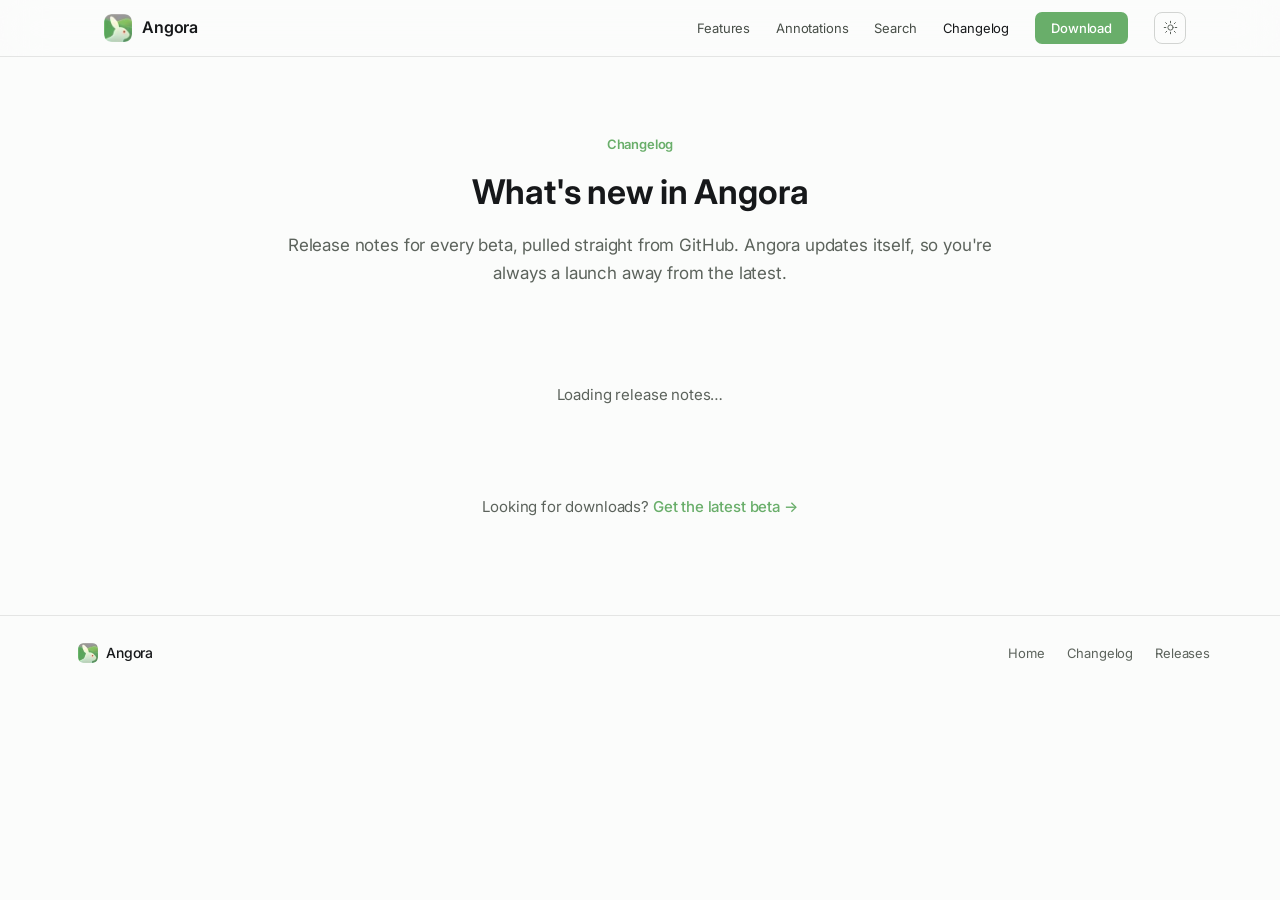
==== changelog.html @ d0b07aad "feat: add changelog page, update documentation with new annotation features, and refine hero section" ====
<!DOCTYPE html>
<html lang="en" data-theme="dark">

<head>
  <meta charset="UTF-8">
  <meta name="viewport" content="width=device-width, initial-scale=1.0">
  <title>Changelog — Angora</title>
  <meta name="description"
    content="What's new in Angora. Release notes for every Angora beta, pulled from GitHub Releases.">
  <link rel="icon" type="image/png" href="assets/icons/app-icon-64.png">
  <link rel="preload" href="assets/fonts/AlteHaasGroteskBold.woff2" as="font" type="font/woff2" crossorigin>
  <link rel="preconnect" href="https://fonts.googleapis.com">
  <link rel="preconnect" href="https://fonts.gstatic.com" crossorigin>
  <link rel="stylesheet" href="https://fonts.googleapis.com/css2?family=Inter:wght@400;500;600&display=swap">
  <link rel="stylesheet" href="style.css?v=8">

  <meta property="og:type" content="website">
  <meta property="og:title" content="Angora — Changelog">
  <meta property="og:description" content="What's new in Angora. Release notes for every beta.">
  <meta property="og:url" content="https://j-nivekk.github.io/Angora-Beta/changelog.html">
  <meta property="og:image" content="https://j-nivekk.github.io/Angora-Beta/assets/og-card.png">
  <meta name="twitter:card" content="summary_large_image">
  <meta name="twitter:image" content="https://j-nivekk.github.io/Angora-Beta/assets/og-card.png">

  <script>
    // Set theme before paint to avoid flash of incorrect theme.
    (function () {
      try {
        var stored = localStorage.getItem('angora-theme');
        var theme = stored || (window.matchMedia('(prefers-color-scheme: light)').matches ? 'light' : 'dark');
        document.documentElement.setAttribute('data-theme', theme);
      } catch (e) { }
    })();
  </script>
</head>

<body>

  <!-- Navigation -->
  <nav class="nav" id="nav">
    <div class="nav-inner">
      <a href="index.html#hero" class="nav-brand">
        <picture class="nav-icon-wrap">
          <source type="image/webp"
            srcset="assets/icons/app-icon-32.webp 32w, assets/icons/app-icon-64.webp 64w, assets/icons/app-icon-128.webp 128w"
            sizes="28px">
          <img src="assets/icons/app-icon-64.png"
            srcset="assets/icons/app-icon-32.png 32w, assets/icons/app-icon-64.png 64w, assets/icons/app-icon-128.png 128w"
            sizes="28px" alt="Angora" class="nav-icon" width="28" height="28" decoding="async">
        </picture>
        <span>Angora</span>
      </a>
      <div class="nav-links">
        <a href="index.html#features">Features</a>
        <a href="index.html#annotations">Annotations</a>
        <a href="index.html#search">Search</a>
        <a href="changelog.html" aria-current="page">Changelog</a>
        <a href="index.html#download" class="nav-cta">Download</a>
        <button class="theme-toggle" id="theme-toggle" aria-label="Toggle colour theme">
          <svg class="icon-moon" viewBox="0 0 24 24" fill="none" stroke="currentColor" stroke-width="1.6"
            stroke-linecap="round" stroke-linejoin="round">
            <path d="M21 12.8A9 9 0 1 1 11.2 3a7 7 0 0 0 9.8 9.8z" />
          </svg>
          <svg class="icon-sun" viewBox="0 0 24 24" fill="none" stroke="currentColor" stroke-width="1.6"
            stroke-linecap="round" stroke-linejoin="round">
            <circle cx="12" cy="12" r="4.2" />
            <path
              d="M12 2v2.5M12 19.5V22M4.2 4.2l1.8 1.8M18 18l1.8 1.8M2 12h2.5M19.5 12H22M4.2 19.8 6 18M18 6l1.8-1.8" />
          </svg>
        </button>
      </div>
    </div>
  </nav>

  <!-- Changelog -->
  <main class="section changelog-section">
    <div class="section-header">
      <span class="eyebrow">Changelog</span>
      <h1>What's new in Angora</h1>
      <p>Release notes for every beta, pulled straight from GitHub. Angora updates itself, so you're always a launch
        away from the latest.</p>
    </div>

    <div class="changelog-list" id="changelog-list">
      <p class="changelog-status" id="changelog-status">Loading release notes…</p>
    </div>

    <p class="changelog-foot">
      Looking for downloads? <a href="index.html#download">Get the latest beta →</a>
    </p>
  </main>

  <!-- Footer -->
  <footer class="footer">
    <div class="footer-inner">
      <div class="footer-brand">
        <picture class="footer-icon-wrap">
          <source type="image/webp"
            srcset="assets/icons/app-icon-32.webp 32w, assets/icons/app-icon-64.webp 64w, assets/icons/app-icon-128.webp 128w"
            sizes="20px">
          <img src="assets/icons/app-icon-32.png"
            srcset="assets/icons/app-icon-32.png 32w, assets/icons/app-icon-64.png 64w, assets/icons/app-icon-128.png 128w"
            sizes="20px" alt="Angora" class="footer-icon" width="20" height="20" loading="lazy" decoding="async">
        </picture>
        <span>Angora</span>
      </div>
      <div class="footer-links">
        <a href="index.html">Home</a>
        <a href="changelog.html">Changelog</a>
        <a href="https://github.com/j-nivekk/Angora-Beta/releases" target="_blank" rel="noopener">Releases</a>
      </div>
    </div>
  </footer>

  <script src="script.js?v=5"></script>
</body>

</html>
---- style.css ----
/* ===========================
   Angora Landing Page
   Ultra minimalist. No all-caps. No letter-spacing.
   Solids over gradients.
   Palette: #69AE6A (green), #DE2A12 (red), #C1CFBC (grey-green), greyscales.
   Light + dark theming via [data-theme].
   The mocked app window is always a light macOS 26 window.
   =========================== */

@font-face {
  font-family: 'Alte Haas Grotesk';
  src: url('assets/fonts/AlteHaasGroteskBold.woff2') format('woff2');
  font-weight: 700;
  font-style: normal;
  font-display: swap;
}

:root {
  /* Brand constants (theme-independent) */
  --green: #69ae6a;
  --green-strong: #58a05a;
  --green-soft: rgba(105, 174, 106, 0.14);
  --red: #de2a12;
  --red-soft: rgba(222, 42, 18, 0.12);
  --grey-green: #c1cfbc;

  --font: 'Inter', -apple-system, BlinkMacSystemFont, 'SF Pro Text', 'SF Pro', 'Helvetica Neue', sans-serif;
  --mono: ui-monospace, 'SF Mono', 'JetBrains Mono', Menlo, monospace;

  /* macOS 26 window tokens (fixed light appearance in both page themes) */
  --win-bg: #ffffff;
  --win-titlebar: #e9eae8;
  --win-sidebar: #f3f4f2;
  --win-text: #1d1d1f;
  --win-text-2: #76787c;
  --win-text-3: #9b9da1;
  --win-border: rgba(0, 0, 0, 0.10);
  --win-hairline: rgba(0, 0, 0, 0.07);
  --win-accent: #69ae6a;
  --win-accent-soft: rgba(105, 174, 106, 0.16);
  --win-exact-red: #b84747;
  --win-amber: rgb(217, 140, 64);
  --win-shadow: 0 40px 80px -24px rgba(0, 0, 0, 0.45), 0 12px 32px -12px rgba(0, 0, 0, 0.22);
  --win-radius: 12px;
}

[data-theme='dark'] {
  --bg: #0d0d0d;
  --bg-2: #161616;
  --surface: #1a1a1a;
  --surface-2: #202020;
  --text: #e9ebe8;
  --text-2: #9aa39a;
  --text-3: #646b64;
  --border: rgba(193, 207, 188, 0.12);
  --border-2: rgba(193, 207, 188, 0.22);
  --nav-bg: rgba(13, 13, 13, 0.72);
  --nav-link: #bcc3bb;
  --code-bg: #1c1c1c;
}

[data-theme='light'] {
  --bg: #fbfcfb;
  --bg-2: #f1f3f0;
  --surface: #ffffff;
  --surface-2: #f6f7f5;
  --text: #16181a;
  --text-2: #5c635c;
  --text-3: #8b928b;
  --border: rgba(20, 32, 20, 0.10);
  --border-2: rgba(20, 32, 20, 0.18);
  --nav-bg: rgba(251, 252, 251, 0.78);
  --nav-link: #474e47;
  --code-bg: #eef0ed;
}

*,
*::before,
*::after {
  box-sizing: border-box;
  margin: 0;
  padding: 0;
}

html {
  scroll-behavior: smooth;
  -webkit-font-smoothing: antialiased;
  -moz-osx-font-smoothing: grayscale;
}

body {
  font-family: var(--font);
  background: var(--bg);
  color: var(--text);
  line-height: 1.6;
  font-size: 15px;
  letter-spacing: -0.01em;
  transition: background 0.3s ease, color 0.3s ease;
}

a {
  color: inherit;
  text-decoration: none;
}

img {
  max-width: 100%;
  display: block;
}

picture {
  display: contents;
}

::selection {
  background: var(--green-soft);
}

/* ===========================
   Navigation
   =========================== */

.nav {
  position: fixed;
  top: 0;
  left: 0;
  right: 0;
  z-index: 100;
  background: var(--nav-bg);
  backdrop-filter: blur(20px) saturate(150%);
  -webkit-backdrop-filter: blur(20px) saturate(150%);
  border-bottom: 1px solid var(--border);
}

.nav-inner {
  max-width: 1140px;
  margin: 0 auto;
  padding: 0 24px;
  height: 56px;
  display: flex;
  align-items: center;
  justify-content: space-between;
}

.nav-brand {
  display: flex;
  align-items: center;
  gap: 10px;
  font-weight: 600;
  font-size: 16px;
}

.nav-icon {
  width: 28px;
  height: 28px;
  border-radius: 7px;
  flex: none;
}

.nav-links {
  display: flex;
  align-items: center;
  gap: 26px;
}

.nav-links a {
  font-size: 13px;
  color: var(--nav-link);
  transition: color 0.2s ease;
}

.nav-links a:hover,
.nav-links a.active {
  color: var(--text);
}

.nav-cta {
  background: var(--green);
  color: #ffffff !important;
  padding: 6px 16px;
  border-radius: 7px;
  font-weight: 500;
  transition: background 0.2s ease;
}

.nav-cta:hover {
  background: var(--green-strong);
}

/* Theme toggle */
.theme-toggle {
  display: inline-flex;
  align-items: center;
  justify-content: center;
  width: 32px;
  height: 32px;
  border: 1px solid var(--border-2);
  border-radius: 8px;
  background: transparent;
  color: var(--text-2);
  cursor: pointer;
  transition: color 0.2s ease, border-color 0.2s ease;
}

.theme-toggle svg {
  width: 15px;
  height: 15px;
  display: block;
}

.theme-toggle:hover {
  color: var(--text);
  border-color: var(--grey-green);
}

.theme-toggle .icon-sun { display: none; }
.theme-toggle .icon-moon { display: block; }
[data-theme='light'] .theme-toggle .icon-sun { display: block; }
[data-theme='light'] .theme-toggle .icon-moon { display: none; }

/* ===========================
   Buttons
   =========================== */

.btn {
  display: inline-flex;
  align-items: center;
  gap: 8px;
  padding: 10px 22px;
  border-radius: 9px;
  font-size: 14px;
  font-weight: 500;
  font-family: var(--font);
  cursor: pointer;
  transition: background 0.2s ease, border-color 0.2s ease, color 0.2s ease;
  border: 1px solid transparent;
  outline: none;
}

.btn-primary {
  background: var(--green);
  color: #ffffff;
}

.btn-primary:hover {
  background: var(--green-strong);
}

.btn-ghost {
  background: transparent;
  border-color: var(--border-2);
  color: var(--text-2);
}

.btn-ghost:hover {
  border-color: var(--grey-green);
  color: var(--text);
}

.btn-large {
  padding: 13px 28px;
  font-size: 15px;
  border-radius: 11px;
}

/* ===========================
   Hero — composable poster (Figma node 311:27)
   Pixel coordinates in this section come from the Figma OP frame
   (1920×1080). Card-relative units use cqw (1cqw = 1% of card width).
   =========================== */

.hero {
  max-width: none;
  margin: 0;
  padding: 56px 0 56px;
  display: flex;
  flex-direction: column;
  align-items: center;
  gap: 56px;
}

.hero-poster {
  --card-w: min(1349px, 70.26vw, calc((100svh - 56px) * 1349 / 1080)); /* 1349/1920 */
  position: relative;
  width: 100%;
  height: calc(var(--card-w) * 1080 / 1349);
  background: #21743e;
  overflow: hidden;
  display: flex;
  flex-direction: column;
}

/* Scribe — clipped to the OP frame just like the Figma annotation. */
.poster-scribe {
  position: absolute;
  top: 0;
  left: 50%;
  width: max(100%, calc(var(--card-w) * 1920 / 1349));
  height: calc(var(--card-w) * 1080 / 1349);
  transform: translateX(-50%);
  z-index: 2;
  pointer-events: none;
}

.scribe-draw {
  stroke-dasharray: 1;
  stroke-dashoffset: 1;
  animation: scribe-draw 2.6s cubic-bezier(0.65, 0.05, 0.36, 1) 0.35s forwards;
}

@keyframes scribe-draw {
  to { stroke-dashoffset: 0; }
}

@media (prefers-reduced-motion: reduce) {
  .scribe-draw { animation: none; stroke-dashoffset: 0; }
}

/* Main red card — z above scribe, in flow so the banner lands at y=1006. */
.poster-card {
  position: relative;
  z-index: 3;
  width: var(--card-w);
  margin: 0 auto;
  background: #ed3c3c;
  container-type: inline-size;
  container-name: card;
  color: #ffffff;
}

/* Static area replicates the original 1349×960 card exactly. */
.poster-card-static {
  position: relative;
  width: 100%;
  height: 71.16cqw; /* 960/1349 — matches Figma OP frame */
}

.poster-card-mark {
  position: absolute;
  top: 3.7cqw; /* 50/1349 */
  left: 50%;
  transform: translateX(-50%);
  font-family: 'Alte Haas Grotesk', var(--font);
  font-size: 1.35cqw;
  line-height: 1;
  font-weight: 700;
  letter-spacing: -0.03em;
  white-space: nowrap;
}

.poster-card-headline {
  position: absolute;
  top: 36cqw; /* 486/1349 — vertical centre */
  left: 50%;
  transform: translate(-50%, -50%);
  width: 88.07cqw; /* 1188/1349 */
  text-align: center;
  font-family: 'Alte Haas Grotesk', var(--font);
  font-size: 8.9cqw; /* 120/1349 */
  line-height: 0.833;
  font-weight: 700;
  letter-spacing: -0.03em;
}

.poster-card-aphorism {
  position: absolute;
  top: 59cqw; /* 796/1349 — vertical centre */
  left: 0;
  right: 38.62cqw; /* (1349-828)/1349 */
  transform: translateY(-50%);
  text-align: right;
  font-family: 'Songti SC', 'STSong', 'SimSun', 'Noto Serif SC', serif;
  font-size: 2.37cqw; /* 32/1349 */
  line-height: 1.2;
  font-weight: 700;
  letter-spacing: -0.03em;
}

/* Lower red banner — bg sits below the scribe (z:1), text sits above (z:3). */
.poster-banner {
  position: relative;
  width: var(--card-w);
  margin: calc(var(--card-w) * 46 / 1349) auto 0;
  height: calc(var(--card-w) * 74 / 1349);
  display: flex;
  align-items: center;
  justify-content: space-between;
  padding: 0 calc(var(--card-w) * 80 / 1349);
  color: #ffffff;
  font-family: 'Alte Haas Grotesk', var(--font);
  font-size: max(12px, calc(var(--card-w) * 30 / 1349));
  font-weight: 700;
  line-height: 0.9;
  letter-spacing: -0.03em;
  white-space: nowrap;
}

.poster-banner::before {
  content: '';
  position: absolute;
  inset: 0;
  background: #ed3c3c;
  border-top-left-radius: calc(var(--card-w) * 37 / 1349);
  border-top-right-radius: calc(var(--card-w) * 37 / 1349);
  z-index: 1;
}

.poster-banner > * {
  position: relative;
  z-index: 3;
}

/* Mobile / narrow viewports — make the poster take most of the screen. */
@media (max-width: 760px) {
  .hero-poster {
    --card-w: min(92vw, calc((100svh - 56px) * 1349 / 1080));
  }
}

.hero-meta {
  max-width: 680px;
  text-align: center;
  padding: 0 24px;
}

.hero-sub {
  font-size: clamp(17px, 2.1vw, 22px);
  color: var(--text-2);
  line-height: 1.5;
  letter-spacing: -0.015em;
  margin-bottom: 30px;
}

.hero-sub strong {
  color: var(--text);
  font-weight: 600;
}

.hero-actions {
  display: flex;
  gap: 12px;
  flex-wrap: wrap;
  justify-content: center;
}

.visually-hidden {
  position: absolute;
  width: 1px;
  height: 1px;
  padding: 0;
  margin: -1px;
  overflow: hidden;
  clip: rect(0, 0, 0, 0);
  white-space: nowrap;
  border: 0;
}

/* Hero preview — the app screenshot, shown below the poster.
   Real app screenshots ship with transparent margins + a baked-in window
   shadow, so they are shown plainly without extra borders or shadows. */
.hero-preview {
  max-width: 1140px;
  margin: 0 auto;
  padding: 0 24px 72px;
}

.hero-shot {
  width: 100%;
  height: auto;
  display: block;
}

/* ===========================
   macOS 26 Window (shared, always light)
   =========================== */

.os-window {
  background: var(--win-bg);
  border: 1px solid var(--win-border);
  border-radius: var(--win-radius);
  box-shadow: var(--win-shadow);
  overflow: hidden;
  position: relative;
  color: var(--win-text);
  font-size: 13px;
}

/* Titlebar */
.os-titlebar {
  display: grid;
  grid-template-columns: 1fr auto 1fr;
  align-items: center;
  height: 46px;
  padding: 0 14px;
  background: var(--win-titlebar);
  border-bottom: 1px solid var(--win-hairline);
}

.traffic {
  display: flex;
  align-items: center;
  gap: 8px;
}

.traffic span {
  width: 12px;
  height: 12px;
  border-radius: 50%;
  display: block;
}

.traffic .t-red { background: #ff5f57; }
.traffic .t-yellow { background: #febc2e; }
.traffic .t-green { background: #28c840; }

.os-title {
  text-align: center;
  line-height: 1.25;
}

.os-title .t-name {
  font-size: 13px;
  font-weight: 600;
  color: var(--win-text);
}

.os-title .t-sub {
  font-size: 11px;
  color: var(--win-text-2);
}

.os-titlebar-trailing {
  display: flex;
  align-items: center;
  justify-content: flex-end;
  gap: 14px;
  color: var(--win-text-2);
}

.os-titlebar-trailing svg { width: 16px; height: 16px; }

/* Standard macOS toolbar with embedded annotation tools (default mode) */
.os-titlebar.with-tools {
  grid-template-columns: auto minmax(0, 1fr) auto;
  height: 50px;
}

.tb-left {
  display: flex;
  align-items: center;
  gap: 12px;
}

.tb-sidebar {
  display: inline-flex;
  color: var(--win-text-2);
}

.tb-sidebar svg { width: 16px; height: 16px; }

.tb-tools {
  display: flex;
  align-items: center;
  gap: 1px;
}

.tb-tool {
  display: inline-flex;
  align-items: center;
  gap: 3px;
  padding: 3px 4px;
  border-radius: 6px;
  color: var(--win-text-2);
  cursor: default;
}

.tb-tool svg { width: 16px; height: 16px; }

.tb-key {
  font-family: var(--mono);
  font-size: 9.5px;
  line-height: 1;
  color: var(--win-text-2);
  background: rgba(0, 0, 0, 0.06);
  padding: 2px 3px;
  border-radius: 3px;
}

.tb-tool.active { color: var(--win-text); }

.tb-tool.active .tb-key {
  background: var(--win-accent-soft);
  color: var(--win-text);
}

.tb-chevron {
  display: inline-flex;
  align-items: center;
  color: var(--win-text-3);
  padding-left: 4px;
}

.tb-chevron svg { width: 12px; height: 12px; }

/* Body: split view */
.os-body {
  display: grid;
  grid-template-columns: 212px 1fr;
  min-height: 420px;
}

/* Sidebar */
.os-sidebar {
  background: var(--win-sidebar);
  border-right: 1px solid var(--win-hairline);
  display: flex;
  flex-direction: column;
  min-width: 0;
}

.os-sidebar-tabs {
  display: flex;
  align-items: center;
  padding: 8px 10px;
  gap: 2px;
  border-bottom: 1px solid var(--win-hairline);
}

.os-tab {
  flex: 1;
  display: flex;
  align-items: center;
  justify-content: center;
  height: 26px;
  border-radius: 6px;
  color: var(--win-text-2);
  cursor: default;
}

.os-tab svg { width: 17px; height: 17px; }

.os-tab.active {
  color: var(--win-accent);
}

.os-sidebar-sort {
  display: flex;
  align-items: center;
  gap: 6px;
  padding: 8px 12px 4px;
  font-size: 11px;
  color: var(--win-text-2);
}

.os-sidebar-sort .sort-label {
  font-weight: 600;
  margin-right: auto;
}

.os-sort-pill {
  padding: 2px 8px;
  border-radius: 5px;
  color: var(--win-text-2);
}

.os-sort-pill.active {
  background: var(--win-accent);
  color: #ffffff;
}

.os-anno-list {
  padding: 8px 10px 12px;
  display: flex;
  flex-direction: column;
  gap: 8px;
  overflow: hidden;
}

/* Annotation card — faithful to AnnotationItemView (rounded 8) */
.anno-card {
  border-radius: 8px;
  padding: 8px 12px;
  background: var(--win-bg);
  border: 1px solid transparent;
}

.anno-card.selected {
  background: var(--win-accent-soft);
  border-color: var(--win-accent);
}

.anno-row {
  display: flex;
  align-items: center;
  gap: 6px;
  font-size: 11.5px;
  color: var(--win-text-2);
}

.anno-row .anno-type-icon { width: 14px; height: 14px; flex: none; }
.anno-row .anno-type { font-size: 11.5px; }
.anno-row .anno-page { margin-left: auto; }

.anno-text {
  font-size: 12px;
  color: var(--win-text);
  margin-top: 4px;
  line-height: 1.5;
  display: -webkit-box;
  -webkit-line-clamp: 2;
  -webkit-box-orient: vertical;
  overflow: hidden;
}

.anno-date {
  font-size: 10px;
  color: var(--win-text-3);
  text-align: right;
  margin-top: 4px;
}

/* PDF detail area */
.os-pdf {
  position: relative;
  background: #d9dad7;
  padding: 26px 30px;
  overflow: hidden;
}

.os-page {
  background: #ffffff;
  border-radius: 3px;
  box-shadow: 0 1px 4px rgba(0, 0, 0, 0.14);
  padding: 26px 26px;
  height: 100%;
  position: relative;
}

.os-page .doc-title {
  font-size: 14px;
  font-weight: 700;
  color: #1d1d1f;
  margin-bottom: 14px;
}

.pdf-line {
  height: 8px;
  border-radius: 2px;
  background: #e6e7e4;
  margin-bottom: 11px;
}

.pdf-line.short { width: 62%; }
.pdf-line.mid { width: 84%; }

.pdf-line.is-highlight {
  background: rgba(105, 174, 106, 0.42);
}

.pdf-line.is-underline {
  background: #e6e7e4;
  box-shadow: 0 7px 0 -5px var(--red);
}

/* ===========================
   Liquid Glass (authentic in-app chrome only)
   =========================== */

/* Go-to-page pill (⌘G) */
.goto-pill {
  display: inline-flex;
  align-items: center;
  gap: 12px;
  padding: 8px 12px;
  width: 280px;
  background: rgba(60, 60, 62, 0.62);
  backdrop-filter: blur(24px) saturate(160%);
  -webkit-backdrop-filter: blur(24px) saturate(160%);
  border: 1px solid rgba(255, 255, 255, 0.18);
  box-shadow: 0 10px 30px rgba(0, 0, 0, 0.32), inset 0 1px 0 rgba(255, 255, 255, 0.2);
  border-radius: 16px;
  color: #ffffff;
}

.goto-close {
  width: 20px;
  height: 20px;
  border-radius: 10px;
  background: rgba(255, 255, 255, 0.22);
  display: flex;
  align-items: center;
  justify-content: center;
  flex: none;
}

.goto-close svg { width: 10px; height: 10px; }

.goto-label {
  font-size: 13px;
  color: rgba(255, 255, 255, 0.9);
}

.goto-field {
  width: 52px;
  height: 24px;
  border-radius: 6px;
  background: rgba(255, 255, 255, 0.22);
  display: flex;
  align-items: center;
  justify-content: center;
  font-size: 13px;
  color: #ffffff;
}

.goto-go {
  margin-left: auto;
  display: inline-flex;
  align-items: center;
  gap: 5px;
  height: 24px;
  padding: 0 12px;
  border-radius: 10px;
  background: var(--win-amber);
  color: #ffffff;
  font-size: 13px;
}

.goto-go svg { width: 11px; height: 11px; }

/* ===========================
   Section scaffolding
   =========================== */

.section {
  max-width: 1140px;
  margin: 0 auto;
  padding: 96px 24px;
}

.section-header {
  max-width: 720px;
  margin: 0 auto 56px;
  text-align: center;
}

.section-header h2 {
  font-family: 'Alte Haas Grotesk', var(--font);
  font-weight: 400;
  font-size: clamp(30px, 4vw, 46px);
  line-height: 1.1;
  letter-spacing: -0.03em;
  margin-bottom: 16px;
}

.section-header p {
  color: var(--text-2);
  font-size: 17px;
  line-height: 1.65;
}

.eyebrow {
  display: inline-block;
  font-size: 13px;
  font-weight: 600;
  color: var(--green);
  margin-bottom: 10px;
}

/* In-section app screenshots (baked-in shadow, transparent margins) */
.app-shot {
  max-width: 960px;
  margin: 0 auto 48px;
}

.app-shot img {
  width: 100%;
  height: auto;
  display: block;
}

.app-shot figcaption {
  text-align: center;
  font-size: 13px;
  color: var(--text-3);
  line-height: 1.6;
  margin-top: 16px;
}

/* ===========================
   Demo Section
   =========================== */

.demo-section {
  position: relative;
  border-top: 1px solid var(--border);
  border-bottom: 1px solid var(--border);
  padding-top: 24px;
  padding-bottom: 38px;
}

.demo-section .section-header {
  margin-bottom: 16px;
}

.demo-section .section-header h2 {
  font-size: 27px;
  margin-bottom: 6px;
}

.demo-section .section-header p {
  font-size: 14.5px;
  line-height: 1.4;
}

.demo-controls {
  display: flex;
  justify-content: flex-end;
  margin: -10px auto 6px;
  max-width: 1140px;
  padding: 0 24px;
}

.demo-switcher {
  display: none;
}

.demo-container {
  display: grid;
  grid-template-columns: 1fr 1fr;
  gap: 28px;
}

.demo-panel { position: relative; }

.demo-label {
  font-size: 13px;
  font-weight: 600;
  color: var(--text-3);
  margin-bottom: 8px;
}

.demo-label-angora { color: var(--green); }

/* Demo windows reuse .os-window; tighter body for the comparison */
.demo-window .os-pdf {
  min-height: 164px;
  padding: 0;
  background: var(--win-bg);
}

.demo-window .mock-pdf {
  padding: 16px 22px;
  position: relative;
  min-height: 164px;
}

.demo-toolbar {
  display: flex;
  align-items: center;
  gap: 4px;
  padding: 6px 14px;
  background: var(--win-titlebar);
  border-bottom: 1px solid var(--win-hairline);
}

.demo-tool {
  width: 30px;
  height: 26px;
  display: flex;
  align-items: center;
  justify-content: center;
  border-radius: 6px;
  color: #54565a;
}

.demo-tool svg { width: 16px; height: 16px; }

.demo-tool.active {
  background: var(--win-accent-soft);
  color: var(--win-accent);
}

.demo-tool-separator {
  width: 1px;
  height: 18px;
  background: var(--win-hairline);
  margin: 0 4px;
}

.demo-color-swatch {
  width: 14px;
  height: 14px;
  border-radius: 3px;
  background: var(--green);
}

.mock-text-line {
  font-size: 12px;
  line-height: 1.85;
  color: var(--win-text-2);
  position: relative;
  white-space: nowrap;
  overflow: hidden;
  text-overflow: ellipsis;
}

.mock-target-line { color: var(--win-text); }

/* Cursor */
.mock-cursor {
  position: absolute;
  width: 14px;
  height: 18px;
  z-index: 10;
  opacity: 0;
  pointer-events: none;
}

.mock-cursor::before {
  content: '';
  position: absolute;
  top: 0;
  left: 0;
  width: 0;
  height: 0;
  border-left: 6px solid #1d1d1f;
  border-right: 6px solid transparent;
  border-bottom: 10px solid transparent;
  border-top: 10px solid #1d1d1f;
  filter: drop-shadow(0 1px 2px rgba(0, 0, 0, 0.4));
}

.mock-cursor.visible { opacity: 1; }

/* Highlight overlay */
.mock-highlight-overlay {
  position: absolute;
  height: 20px;
  background: rgba(218, 165, 64, 0.34);
  border-radius: 2px;
  opacity: 0;
  transition: opacity 0.3s ease;
  pointer-events: none;
}

.demo-panel-angora .mock-highlight-overlay {
  background: rgba(105, 174, 106, 0.36);
}

.demo-panel-angora .mock-highlight-overlay.colour-picked {
  background: rgba(59, 179, 168, 0.36);
}

.mock-highlight-overlay.visible { opacity: 1; }

/* Cursor path SVG */
.mock-cursor-path {
  position: absolute;
  top: 0;
  left: 0;
  width: 100%;
  height: 100%;
  pointer-events: none;
  z-index: 5;
}

.mock-cursor-path polyline {
  fill: none;
  stroke: rgba(92, 99, 92, 0.9);
  stroke-width: 1;
  stroke-dasharray: 3 3;
  opacity: 0.48;
}

#angora-path polyline {
  stroke: rgba(105, 174, 106, 0.72);
  stroke-dasharray: 5 4;
  opacity: 0.52;
}

/* Demo footers */
.demo-panel-footer {
  display: flex;
  align-items: center;
  justify-content: space-between;
  gap: 12px;
  min-height: 60px;
  margin-top: 12px;
  padding: 12px 14px;
  border: 1px solid var(--border);
  border-radius: 8px;
  background: var(--surface);
}

.demo-step-list {
  display: flex;
  flex-direction: column;
  justify-content: center;
  gap: 1px;
  min-width: 140px;
  max-width: 190px;
  min-height: 38px;
  max-height: 88px;
  overflow: hidden;
  list-style: none;
  counter-reset: demo-step;
}

.demo-step-item {
  counter-increment: demo-step;
  display: flex;
  align-items: center;
  gap: 7px;
  font-size: 11px;
  font-weight: 600;
  color: var(--text-2);
  line-height: 1.25;
  opacity: 0.36;
  transform: translateY(-2px);
  max-height: 22px;
  overflow: hidden;
  transition: color 0.28s ease, opacity 0.28s ease, transform 0.28s ease, max-height 0.28s ease;
}

.demo-step-item.entering {
  max-height: 0;
  opacity: 0;
  transform: translateY(-6px);
}

.demo-step-item::before {
  content: counter(demo-step);
  display: inline-flex;
  align-items: center;
  justify-content: center;
  width: 14px;
  height: 14px;
  flex: none;
  border-radius: 50%;
  background: var(--bg);
  border: 1px solid var(--border);
  color: var(--text-3);
  font-family: var(--mono);
  font-size: 9px;
  line-height: 1;
}

.demo-step-item.active {
  color: var(--text);
  opacity: 1;
  transform: translateY(0);
}

.demo-step-item.active::before {
  background: var(--green);
  border-color: var(--green);
  color: #ffffff;
}

.demo-stats {
  display: flex;
  gap: 8px;
  flex: none;
}

.stat {
  min-width: 92px;
  padding: 8px 10px;
  border-radius: 7px;
  background: var(--bg);
  border: 1px solid var(--border);
}

.stat-value {
  display: block;
  font-size: 19px;
  font-weight: 600;
  font-family: var(--mono);
  color: var(--text);
  line-height: 1;
}

#angora-stats .stat-value { color: var(--green); }

.stat-label {
  display: block;
  margin-top: 4px;
  font-size: 12px;
  color: var(--text-3);
  line-height: 1.2;
}

.demo-replay {
  display: inline-flex;
  font-size: 13px;
  padding: 8px 14px;
}

.demo-replay svg { width: 16px; height: 16px; }

.shortcut-strip {
  display: flex;
  align-items: center;
  gap: 6px;
  margin-left: auto;
}

.kb-key {
  width: 34px;
  height: 30px;
  display: inline-flex;
  align-items: center;
  justify-content: center;
  background: var(--bg);
  border: 1px solid var(--border-2);
  border-radius: 6px;
  font-size: 12px;
  font-family: var(--mono);
  color: var(--text-2);
  box-shadow: 0 1px 0 var(--border-2);
  transition: background 0.15s ease, color 0.15s ease, transform 0.15s ease;
  user-select: none;
}

.kb-key-tool {
  border-color: var(--green);
  color: var(--green);
}

.kb-key.pressed {
  background: var(--green);
  color: #ffffff;
  border-color: var(--green);
  transform: translateY(1px) scale(0.96);
}

/* ===========================
   Quick colours strip
   =========================== */

.palette-section { text-align: center; }

.palette {
  display: inline-flex;
  flex-wrap: wrap;
  justify-content: center;
  gap: 12px;
  margin: 0 auto;
}

.swatch {
  display: flex;
  flex-direction: column;
  align-items: center;
  gap: 8px;
}

.swatch-dot {
  width: 40px;
  height: 40px;
  border-radius: 10px;
  border: 1px solid var(--border-2);
}

.swatch-num {
  font-size: 12px;
  font-family: var(--mono);
  color: var(--text-3);
}

/* ===========================
   Features — minimalist grid, no boxes
   =========================== */

.features-grid {
  display: grid;
  grid-template-columns: repeat(3, 1fr);
  gap: 8px 40px;
}

.feature {
  padding: 28px 0;
  border-top: 1px solid var(--border);
}

.feature-icon {
  color: var(--green);
  margin-bottom: 14px;
}

.feature-icon svg { width: 26px; height: 26px; }

.feature h3 {
  font-size: 19px;
  font-weight: 600;
  margin-bottom: 9px;
}

.feature p {
  font-size: 15px;
  color: var(--text-2);
  line-height: 1.65;
}

/* ===========================
   Detail (annotations) — two-column divided list
   =========================== */

.detail-grid {
  display: grid;
  grid-template-columns: 1fr 1fr;
  gap: 0 56px;
}

.detail-item {
  padding: 28px 0;
  border-top: 1px solid var(--border);
}

.detail-item .detail-label {
  font-size: 12px;
  font-weight: 600;
  color: var(--green);
  margin-bottom: 8px;
}

.detail-item h3 {
  font-size: 20px;
  font-weight: 600;
  margin-bottom: 9px;
}

.detail-item p {
  font-size: 15.5px;
  color: var(--text-2);
  line-height: 1.65;
}

/* ===========================
   Search section
   =========================== */

.search-features {
  display: grid;
  grid-template-columns: repeat(3, 1fr);
  gap: 32px;
  max-width: 840px;
  margin: 0 auto 56px;
}

.search-feature {
  text-align: center;
}

.search-key {
  display: inline-block;
  font-family: var(--mono);
  font-size: 22px;
  font-weight: 500;
  color: var(--green);
  margin-bottom: 12px;
}

.search-feature p {
  font-size: 15px;
  color: var(--text-2);
  line-height: 1.6;
}

.goto-demo {
  display: flex;
  justify-content: center;
}

/* ===========================
   More — plain divided list
   =========================== */

.more-grid {
  display: grid;
  grid-template-columns: repeat(2, 1fr);
  gap: 0 56px;
}

.more-item {
  padding: 22px 0;
  border-top: 1px solid var(--border);
}

.more-item h3 {
  font-size: 17px;
  font-weight: 600;
  margin-bottom: 7px;
}

.more-item p {
  font-size: 14.5px;
  color: var(--text-2);
  line-height: 1.6;
}

/* ===========================
   Download
   =========================== */

.download-section {
  text-align: center;
  border-top: 1px solid var(--border);
}

.download-content {
  max-width: 560px;
  margin: 0 auto;
}

.download-icon-row {
  display: flex;
  justify-content: center;
  gap: 12px;
  margin-bottom: 22px;
}

.download-icon {
  width: 68px;
  height: 68px;
  border-radius: 15px;
  object-fit: cover;
}

.download-content h2 {
  font-family: 'Alte Haas Grotesk', var(--font);
  font-weight: 400;
  font-size: clamp(30px, 4vw, 44px);
  line-height: 1.1;
  letter-spacing: -0.03em;
  margin-bottom: 12px;
}

.download-content > p {
  color: var(--text-2);
  font-size: 15px;
  margin-bottom: 26px;
}

.download-actions {
  display: flex;
  gap: 12px;
  justify-content: center;
  flex-wrap: wrap;
  margin-bottom: 16px;
}

.download-note {
  font-size: 12px;
  color: var(--text-3);
}

/* ===========================
   Footer
   =========================== */

.footer {
  border-top: 1px solid var(--border);
  padding: 26px 24px;
}

.footer-inner {
  max-width: 1140px;
  margin: 0 auto;
  display: flex;
  align-items: center;
  justify-content: space-between;
}

.footer-brand {
  display: flex;
  align-items: center;
  gap: 8px;
  font-size: 14px;
  font-weight: 500;
}

.footer-icon {
  width: 20px;
  height: 20px;
  border-radius: 5px;
  flex: none;
}

.footer-note {
  font-size: 12px;
  color: var(--text-3);
}

.footer-links {
  display: flex;
  align-items: center;
  gap: 22px;
}

.footer-links a {
  font-size: 13px;
  color: var(--text-2);
  transition: color 0.18s ease;
}

.footer-links a:hover {
  color: var(--text);
}

/* ===========================
   Editorial statements
   Big-type, de-boxed moments. Hierarchy comes from size, the display
   typeface, opacity tiers and hairline dividers — never from a box.
   =========================== */

.statement {
  max-width: 920px;
  margin: 0 auto;
  padding: 12px 0 4px;
}

/* Small lead-in line above a statement. */
.statement-eyebrow {
  font-size: 15px;
  font-weight: 500;
  color: var(--text-3);
  margin-bottom: 18px;
}

/* The headline itself: display face, large, tightly tracked. */
.statement-big {
  font-family: 'Alte Haas Grotesk', var(--font);
  font-weight: 400;
  font-size: clamp(28px, 4.6vw, 50px);
  line-height: 1.08;
  letter-spacing: -0.03em;
  color: var(--text);
  max-width: 16ch;
}

.statement-big.wide { max-width: 22ch; }

/* De-emphasised words inside a headline — opacity, not colour. */
.statement-big .dim { opacity: 0.42; }

/* Supporting prose under a statement. */
.statement-body {
  margin-top: 26px;
  max-width: 52ch;
  font-size: 17px;
  line-height: 1.65;
  color: var(--text-2);
}

.statement-body strong {
  color: var(--text);
  font-weight: 600;
}

/* Hairline rule used to separate stacked editorial blocks. */
.rule {
  max-width: 920px;
  margin: 0 auto;
  border: 0;
  border-top: 1px solid var(--border);
}

@media (max-width: 640px) {
  .statement-big { max-width: none; }
  .statement-body { font-size: 16px; }
}

/* Three-column editorial spread: faded lead · punch lines · prose. */
.marquee {
  display: grid;
  grid-template-columns: 1.1fr 1fr 1fr;
  gap: 48px;
  max-width: 1140px;
  margin: 0 auto 80px;
  align-items: start;
}

.marquee-lead {
  font-family: 'Alte Haas Grotesk', var(--font);
  font-weight: 400;
  font-size: clamp(26px, 2.6vw, 38px);
  line-height: 1.12;
  letter-spacing: -0.03em;
  color: var(--text);
}

.marquee-lead .dim { opacity: 0.42; }

.marquee-punch p {
  font-family: 'Alte Haas Grotesk', var(--font);
  font-weight: 400;
  font-size: clamp(20px, 1.9vw, 27px);
  line-height: 1.2;
  letter-spacing: -0.02em;
  color: var(--text);
  margin-bottom: 22px;
}

.marquee-punch p:last-child { margin-bottom: 0; }

.marquee-body p {
  font-size: 15px;
  line-height: 1.7;
  color: var(--text-2);
  margin-bottom: 14px;
}

.marquee-body p:last-child { margin-bottom: 0; }

.marquee-body strong { color: var(--text); font-weight: 600; }

@media (max-width: 860px) {
  .marquee { grid-template-columns: 1fr; gap: 30px; margin-bottom: 56px; }
}

/* ===========================
   Changelog
   =========================== */

.nav-links a[aria-current="page"] {
  color: var(--text);
}

.changelog-section {
  padding-top: 132px;
}

.changelog-section .section-header h1 {
  font-size: 34px;
  font-weight: 650;
  margin-bottom: 12px;
}

.changelog-list {
  max-width: 720px;
  margin: 0 auto;
}

.changelog-status {
  text-align: center;
  color: var(--text-2);
  font-size: 15px;
  padding: 40px 0;
}

.changelog-status a {
  color: var(--green);
}

.changelog-foot {
  max-width: 720px;
  margin: 48px auto 0;
  text-align: center;
  font-size: 15px;
  color: var(--text-2);
}

.changelog-foot a {
  color: var(--green);
  font-weight: 500;
}

.release {
  padding: 48px 0;
  border-top: 1px solid var(--border);
}

.release:first-child {
  border-top: 0;
  padding-top: 8px;
}

.release-head {
  margin-bottom: 22px;
}

.release-meta {
  display: flex;
  flex-wrap: wrap;
  align-items: center;
  gap: 10px;
  margin-bottom: 10px;
}

.release-tag {
  font-family: var(--mono);
  font-size: 13px;
  color: var(--text-2);
}

.release-date {
  font-size: 13px;
  color: var(--text-3);
}

.release-badge {
  font-size: 13px;
  font-weight: 600;
  color: var(--green-strong);
}

.release-title {
  font-family: 'Alte Haas Grotesk', var(--font);
  font-weight: 400;
  font-size: clamp(24px, 3vw, 34px);
  line-height: 1.12;
  letter-spacing: -0.03em;
}

/* Rendered Markdown body */
.release-body {
  color: var(--text-2);
  font-size: 15px;
  line-height: 1.7;
}

.release-body h2,
.release-body h3,
.release-body h4 {
  color: var(--text);
  font-weight: 640;
  margin: 22px 0 10px;
}

.release-body h2 { font-size: 16px; }
.release-body h3 { font-size: 15px; }
.release-body h4 { font-size: 14px; }

.release-body > :first-child {
  margin-top: 0;
}

.release-body p {
  margin: 0 0 12px;
}

.release-body ul {
  margin: 0 0 12px;
  padding-left: 20px;
  list-style: none;
}

.release-body li {
  position: relative;
  margin-bottom: 8px;
}

.release-body li::before {
  content: "";
  position: absolute;
  left: -16px;
  top: 9px;
  width: 5px;
  height: 5px;
  border-radius: 50%;
  background: var(--green);
}

.release-body strong {
  color: var(--text);
  font-weight: 640;
}

.release-body code {
  font-family: var(--mono);
  font-size: 0.88em;
  background: var(--surface-2);
  border: 1px solid var(--border);
  border-radius: 5px;
  padding: 1px 5px;
}

.release-body a {
  color: var(--green);
  text-decoration: underline;
  text-underline-offset: 2px;
}

.release-body hr {
  border: none;
  border-top: 1px solid var(--border);
  margin: 20px 0;
}

.release-empty {
  color: var(--text-3);
  font-style: italic;
}

.release-link {
  display: inline-block;
  margin-top: 18px;
  font-size: 14px;
  font-weight: 500;
  color: var(--green);
  transition: opacity 0.18s ease;
}

.release-link:hover {
  opacity: 0.75;
}

@media (max-width: 760px) {
  .release { padding: 24px 20px; }
  .footer-links { gap: 16px; }
}

/* ===========================
   Reveal animations
   =========================== */

.reveal {
  opacity: 0;
  transform: translateY(18px);
  transition: opacity 0.6s ease, transform 0.6s ease;
}

.reveal.visible {
  opacity: 1;
  transform: translateY(0);
}

/* ===========================
   Responsive
   =========================== */

@media (max-width: 980px) {
  .hero {
    gap: 40px;
    padding-top: 56px;
  }

  .features-grid { grid-template-columns: 1fr 1fr; }
  .nav-links a:not(.nav-cta) { display: none; }
}

@media (max-width: 760px) {
  .demo-section {
    padding-top: 48px;
    padding-bottom: 56px;
  }

  .demo-section .section-header {
    margin-bottom: 22px;
  }

  .demo-section .section-header p {
    font-size: 14px;
    line-height: 1.35;
  }

  .demo-controls {
    justify-content: space-between;
    gap: 12px;
    margin-bottom: 18px;
    padding: 0;
  }

  .demo-switcher {
    display: inline-flex;
    padding: 3px;
    border: 1px solid var(--border);
    border-radius: 8px;
    background: var(--surface);
  }

  .demo-switcher button {
    height: 32px;
    padding: 0 12px;
    border: 0;
    border-radius: 6px;
    background: transparent;
    color: var(--text-2);
    font: inherit;
    font-size: 12px;
    cursor: pointer;
  }

  .demo-switcher button.active {
    background: var(--green);
    color: #ffffff;
  }

  .demo-container {
    display: block;
  }

  .demo-panel {
    max-height: 0;
    overflow: hidden;
    opacity: 0;
    visibility: hidden;
    pointer-events: none;
  }

  .demo-panel.active {
    max-height: none;
    opacity: 1;
    visibility: visible;
    pointer-events: auto;
  }

  .demo-window .mock-pdf {
    min-height: 142px;
    padding: 12px 20px;
  }

  .demo-window .os-pdf {
    min-height: 142px;
  }

  .demo-panel-angora .os-titlebar.with-tools {
    grid-template-columns: auto 1fr;
  }

  .demo-panel-angora .os-title {
    display: none;
  }

  .demo-panel-angora .tb-tools {
    justify-self: end;
    gap: 0;
  }

  .demo-panel-angora .tb-tool {
    padding: 2px 3px;
  }

  .demo-panel-angora .tb-chevron {
    display: none;
  }

  .mock-text-line {
    font-size: 11.5px;
    line-height: 1.62;
  }

  .demo-panel-footer {
    align-items: stretch;
    flex-direction: column;
    gap: 8px;
    min-height: 0;
    padding: 9px 12px;
  }

  .demo-step-list {
    max-width: none;
    min-height: 0;
  }

  .shortcut-strip {
    margin-left: 0;
  }

  .demo-stats {
    display: grid;
    grid-template-columns: 1fr 1fr;
  }

  .stat {
    min-width: 0;
    padding: 7px 10px;
  }

}

@media (max-width: 640px) {
  .hero { padding-top: 56px; gap: 32px; }
  .features-grid,
  .search-features,
  .detail-grid,
  .more-grid { grid-template-columns: 1fr; }
  .section-header h2 { font-size: 24px; }
  .os-body { grid-template-columns: 1fr; }
  .os-sidebar { display: none; }
}

@media (prefers-reduced-motion: reduce) {
  html { scroll-behavior: auto; }
  .reveal { transition: none; opacity: 1; transform: none; }
  .mock-highlight-overlay { transition: none; }
}
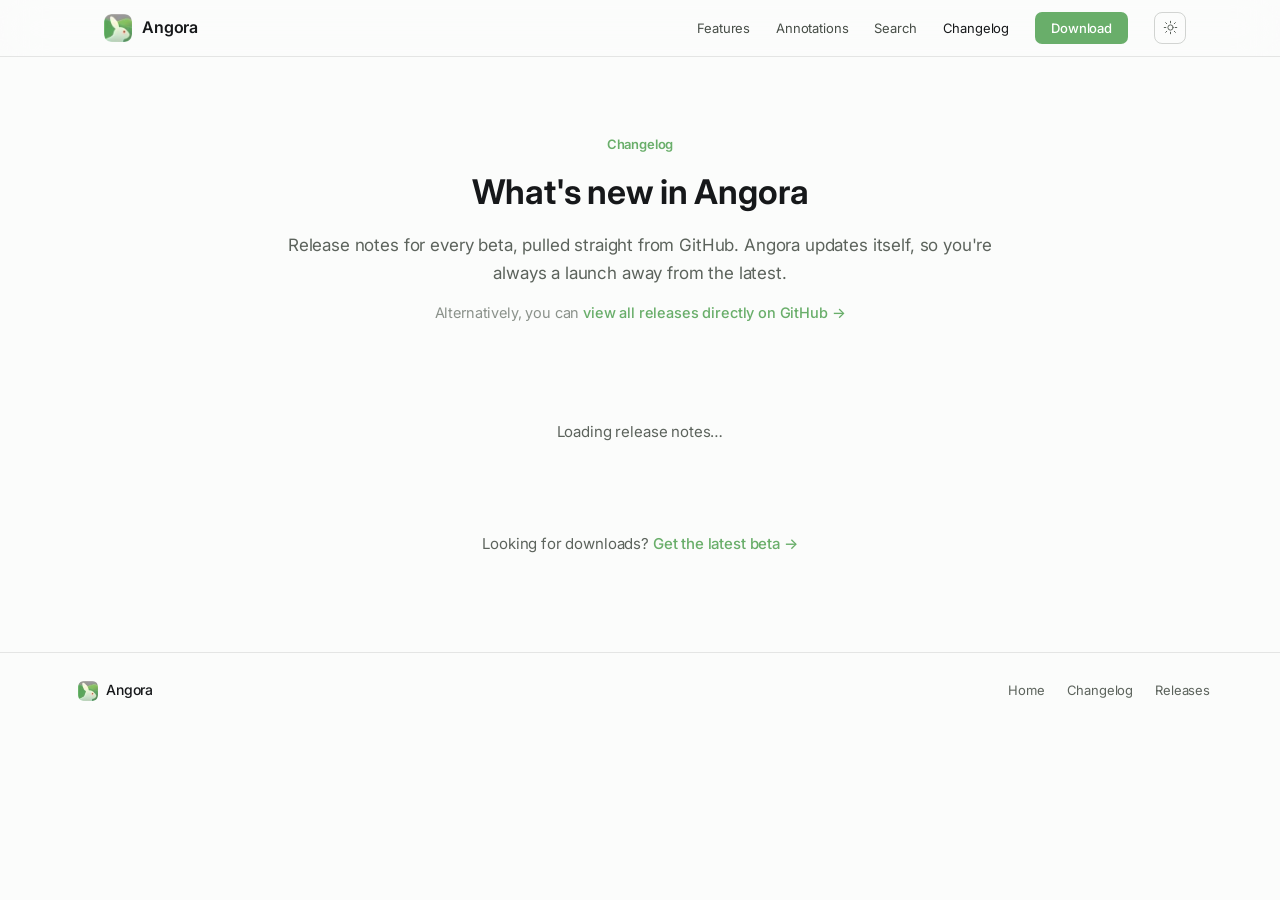
==== commit 44e6f2f4: "feat: add external GitHub releases link to changelog page" ====
--- a/changelog.html
+++ b/changelog.html
@@ -79,6 +79,9 @@
       <h1>What's new in Angora</h1>
       <p>Release notes for every beta, pulled straight from GitHub. Angora updates itself, so you're always a launch
         away from the latest.</p>
+      <div class="changelog-alt">
+        Alternatively, you can <a href="https://github.com/j-nivekk/Angora-Beta/releases" target="_blank" rel="noopener">view all releases directly on GitHub →</a>
+      </div>
     </div>
 
     <div class="changelog-list" id="changelog-list">
--- a/style.css
+++ b/style.css
@@ -858,6 +858,22 @@
   line-height: 1.65;
 }
 
+.changelog-alt {
+  margin-top: 14px;
+  font-size: 14.5px;
+  color: var(--text-3);
+}
+
+.changelog-alt a {
+  color: var(--green);
+  font-weight: 500;
+  transition: opacity 0.15s ease;
+}
+
+.changelog-alt a:hover {
+  opacity: 0.85;
+}
+
 .eyebrow {
   display: inline-block;
   font-size: 13px;
